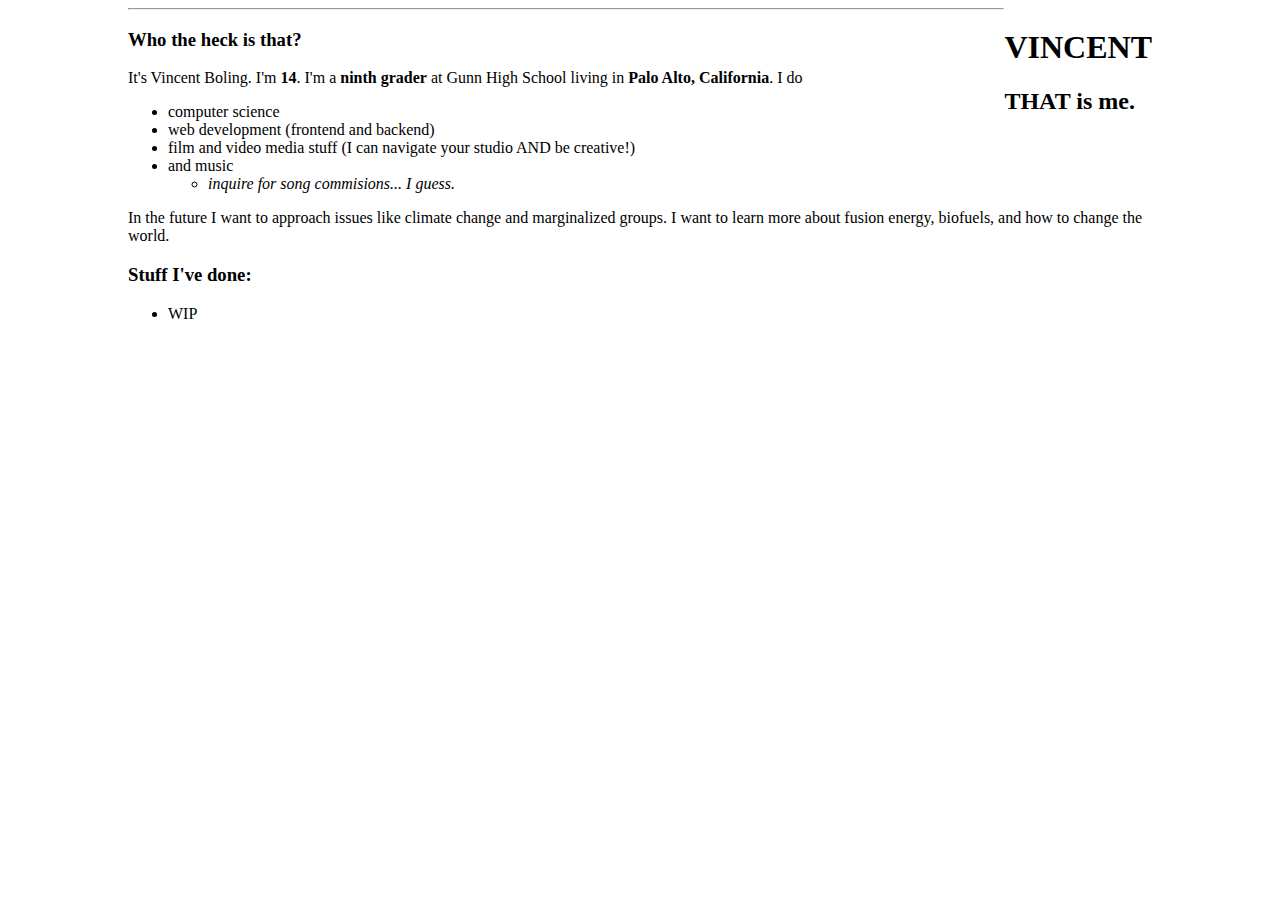
==== vincent.html @ de91fca9 "stylin and wildin also i just wanna pull" ====
<!DOCTYPE html lang="en">
<head>
    <title>VINCENT'S UNBEARABLY COOL PORTFOLIO WEBSITE</title>
    <meta charset="utf-8">
    <link href="style.css" rel="stylesheet">
</head>

<body>
    <div id="main-wrapper">
        <div id="header">
            <h1>VINCENT</h1>
            <h2>THAT is me.</h2>
        </div>
        <hr>
        <h3>Who the heck is that?</h3>
        <p>
            It's Vincent Boling. I'm <!-- TODO: updating age --> <b>14</b>. I'm a <b>ninth grader</b> at Gunn 
            High School living in <b>Palo Alto, California</b>. I do
        </p> 
        <ul>
            <li>computer science</li>
            <li>web development (frontend and backend)</li>
            <li>film and video media stuff (I can navigate your studio AND be creative!)</li>
            <li>and music</li>
            <ul><li><i>inquire for song commisions... I guess.</i></li></ul>
        </ul>
        <p>
            In the future I want to approach issues like climate change and marginalized groups. I want to
            learn more about fusion energy, biofuels, and how to change the world.
        </p>
        <h3>Stuff I've done:</h3>
        <ul>
            <li>WIP</li>
        </ul>
    </div>
</body>
---- style.css ----
body {
    margin: 0
}

#main-wrapper{
    width: 80%;
    margin-left: auto;
    margin-right: auto
}

#header {
    float: right
}
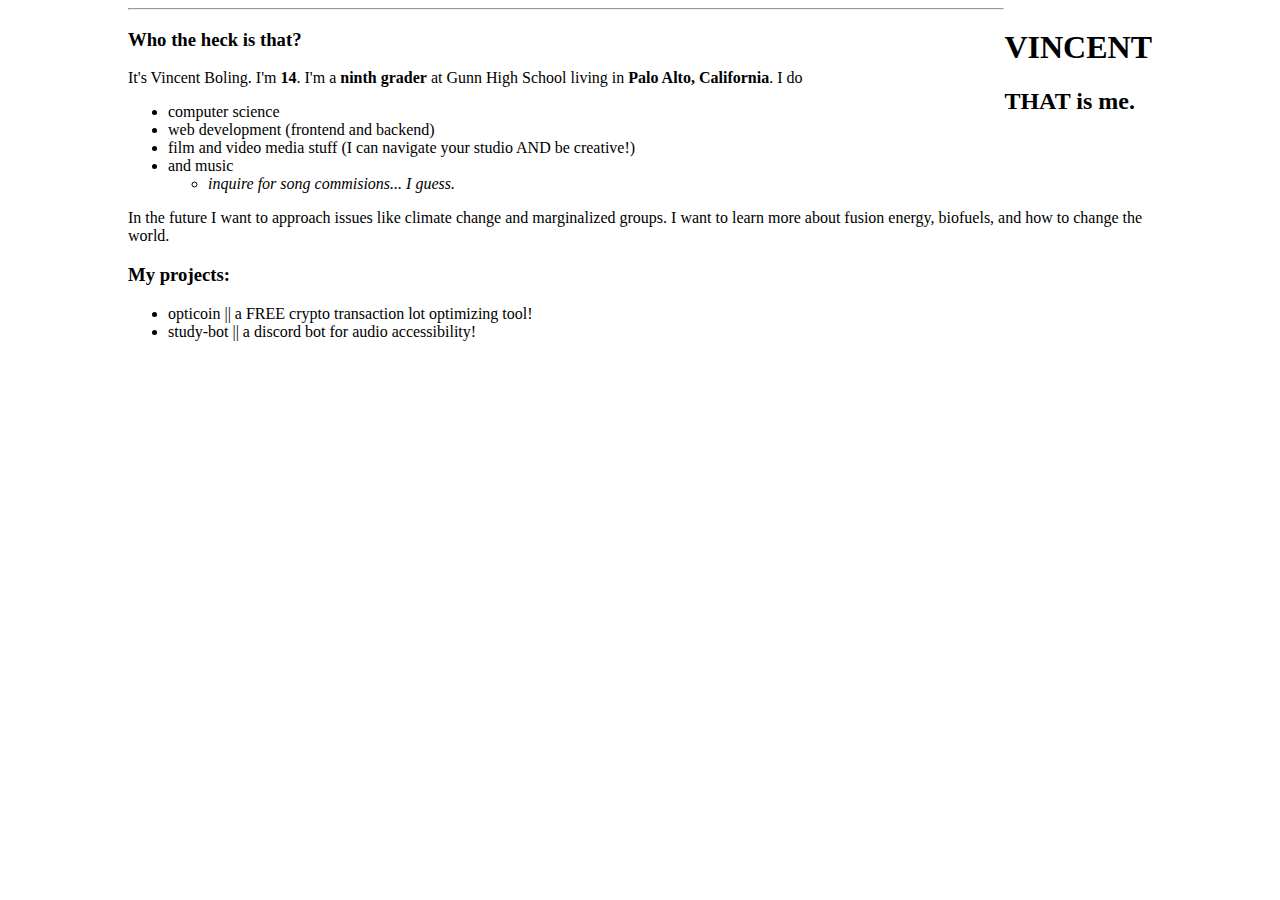
==== commit 67ba78b6: "Merge branch 'main' of https://github.com/freddyGiant/portfolio-site" ====
--- a/vincent.html
+++ b/vincent.html
@@ -28,9 +28,10 @@
             In the future I want to approach issues like climate change and marginalized groups. I want to
             learn more about fusion energy, biofuels, and how to change the world.
         </p>
-        <h3>Stuff I've done:</h3>
+        <h3>My projects:</h3>
         <ul>
-            <li>WIP</li>
+            <li>opticoin || a FREE crypto transaction lot optimizing tool!</li>
+            <li>study-bot || a discord bot for audio accessibility!</li>
         </ul>
     </div>
 </body>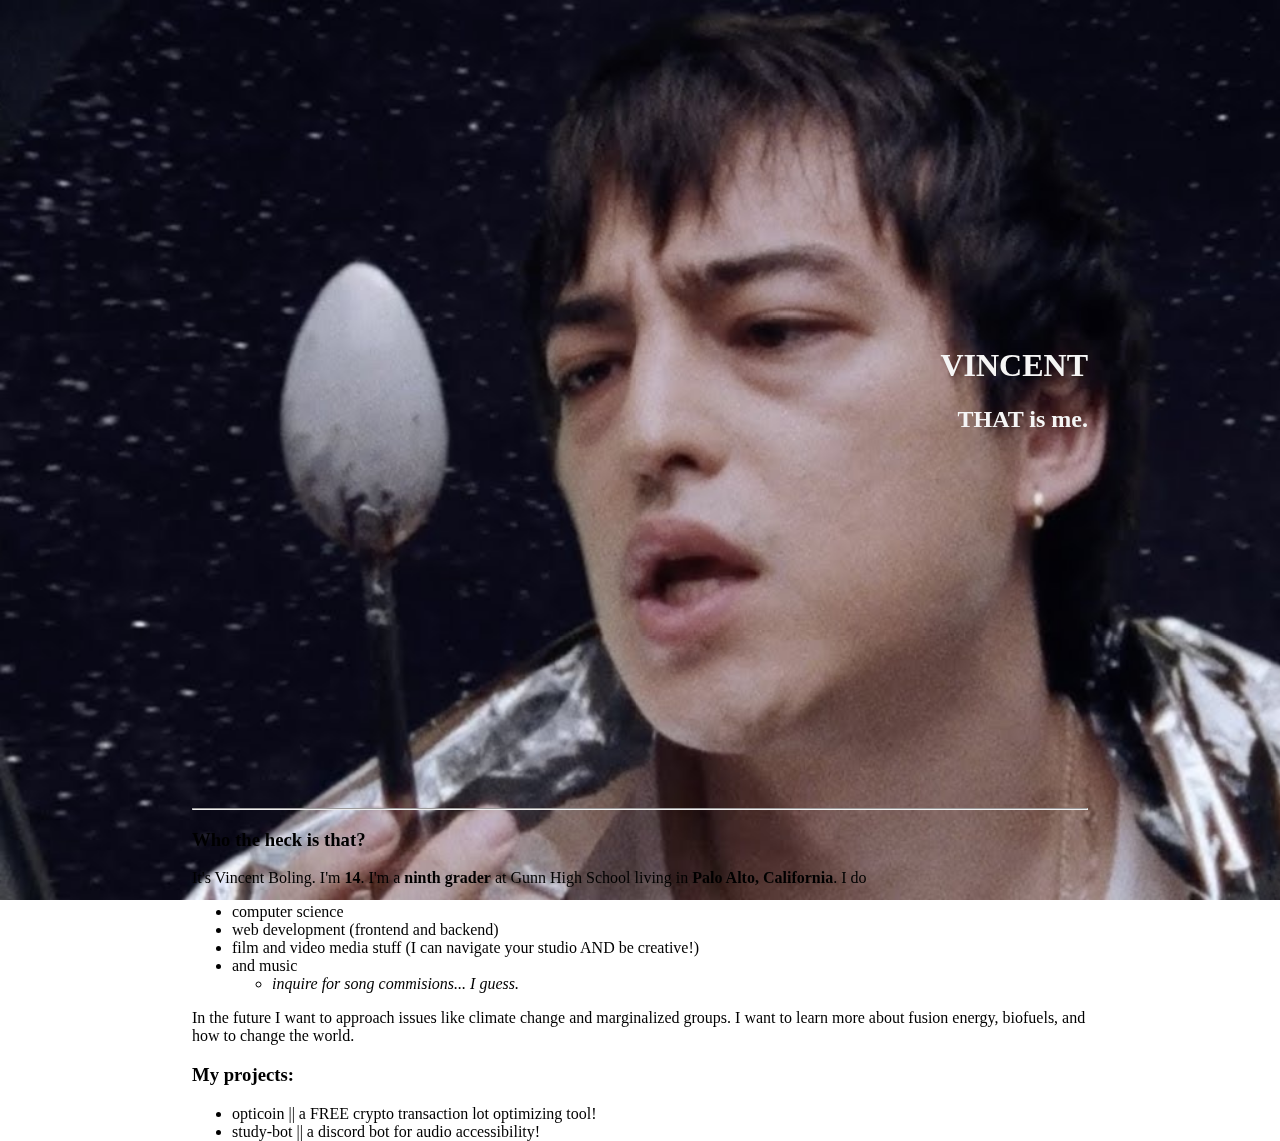
==== commit 84e79047: "i hate frontend so got damn much" ====
--- a/vincent.html
+++ b/vincent.html
@@ -3,19 +3,30 @@
     <title>VINCENT'S UNBEARABLY COOL PORTFOLIO WEBSITE</title>
     <meta charset="utf-8">
     <link href="style.css" rel="stylesheet">
+    <!-- <script src="https://ajax.googleapis.com/ajax/libs/jquery/3.5.1/jquery.min.js"></script>
+    <script>
+        document.documentElement.style.setProperty('--width', document.body.innerWidth() + 'px');
+        $('#age').text($('body').prop('innerWidth'));
+    </script> -->
 </head>
 
 <body>
-    <div id="main-wrapper">
-        <div id="header">
-            <h1>VINCENT</h1>
-            <h2>THAT is me.</h2>
+    <div id="header">
+        <img src="assets/vincent.jpg" alt="vincent">
+        <div class="center-width-wrapper vertical-center-outside" class="">
+            <div class="vertical-center-inside">
+                <h1>VINCENT</h1>
+                <h2>THAT is me.</h2>
+            </div>  
         </div>
+    </div>
+    <div class="center-width-wrapper">
         <hr>
         <h3>Who the heck is that?</h3>
         <p>
-            It's Vincent Boling. I'm <!-- TODO: updating age --> <b>14</b>. I'm a <b>ninth grader</b> at Gunn 
-            High School living in <b>Palo Alto, California</b>. I do
+            It's Vincent Boling. I'm <!-- TODO: updating age --><span id="age"><b>14</b></span>.
+            I'm a <b>ninth grader</b> at Gunn High School living in <b>Palo Alto, California</b>. 
+            I do
         </p> 
         <ul>
             <li>computer science</li>
@@ -25,8 +36,8 @@
             <ul><li><i>inquire for song commisions... I guess.</i></li></ul>
         </ul>
         <p>
-            In the future I want to approach issues like climate change and marginalized groups. I want to
-            learn more about fusion energy, biofuels, and how to change the world.
+            In the future I want to approach issues like climate change and marginalized groups.
+            I want to learn more about fusion energy, biofuels, and how to change the world.
         </p>
         <h3>My projects:</h3>
         <ul>
--- a/style.css
+++ b/style.css
@@ -1,13 +1,36 @@
-body {
-    margin: 0
+html, body {
+    margin: 0;
+    height: 100%;
+    z-index: 0;
 }
 
-#main-wrapper{
-    width: 80%;
-    margin-left: auto;
-    margin-right: auto
+img {
+    display: block;
+}
+
+.center-width-wrapper {
+    width: 70%;
+    margin-left: auto; margin-right: auto;
+}
+
+.vertical-center-outside {
+    display: table;
+    height: 100%;
+}
+
+.vertical-center-inside {
+    display: table-cell;
+    vertical-align: middle;
 }
 
 #header {
-    float: right
+    height: 800px;
+    color: whitesmoke;
+    text-align: right;
+}
+
+#header>img {
+    position: fixed;
+    z-index: -1;
+    height: 100%;
 }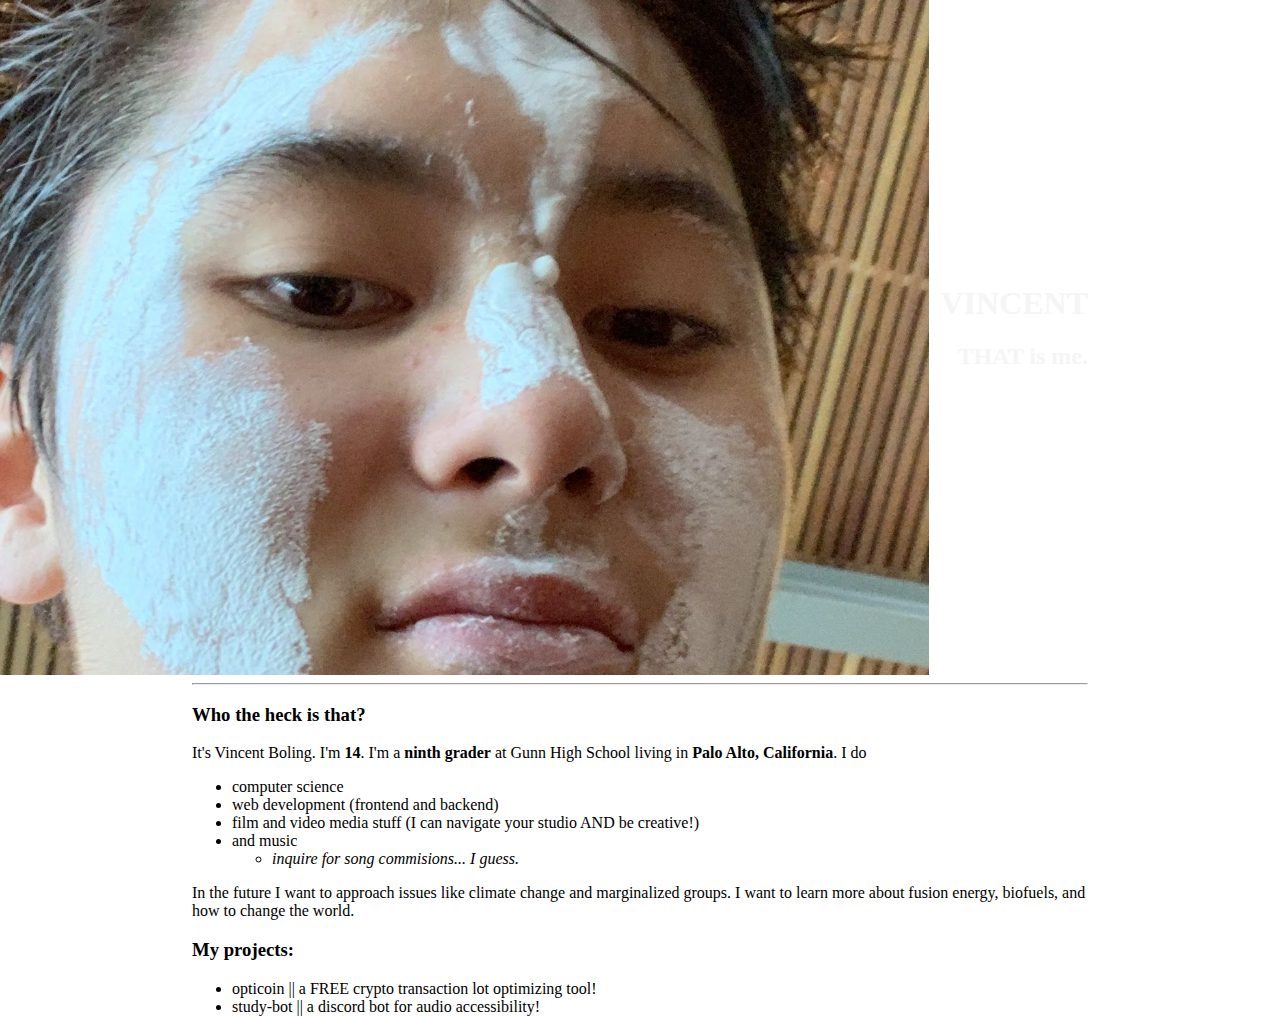
==== commit 6b1d1a6f: "ok now i just need to move the banner image" ====
--- a/vincent.html
+++ b/vincent.html
@@ -3,11 +3,6 @@
     <title>VINCENT'S UNBEARABLY COOL PORTFOLIO WEBSITE</title>
     <meta charset="utf-8">
     <link href="style.css" rel="stylesheet">
-    <!-- <script src="https://ajax.googleapis.com/ajax/libs/jquery/3.5.1/jquery.min.js"></script>
-    <script>
-        document.documentElement.style.setProperty('--width', document.body.innerWidth() + 'px');
-        $('#age').text($('body').prop('innerWidth'));
-    </script> -->
 </head>
 
 <body>
--- a/style.css
+++ b/style.css
@@ -1,7 +1,7 @@
 html, body {
     margin: 0;
     height: 100%;
-    z-index: 0;
+    z-index: 1;
 }
 
 img {
@@ -24,13 +24,22 @@
 }
 
 #header {
-    height: 800px;
+    position: relative;
+    height: 75%;
+    max-height: 800px;
     color: whitesmoke;
     text-align: right;
 }
 
+#header>div { 
+    position: relative; 
+    top: 0; left: 0;
+    z-index: 2
+}
+#header>div * { z-index: 2 }
+
 #header>img {
-    position: fixed;
+    position: absolute;
     z-index: -1;
     height: 100%;
 }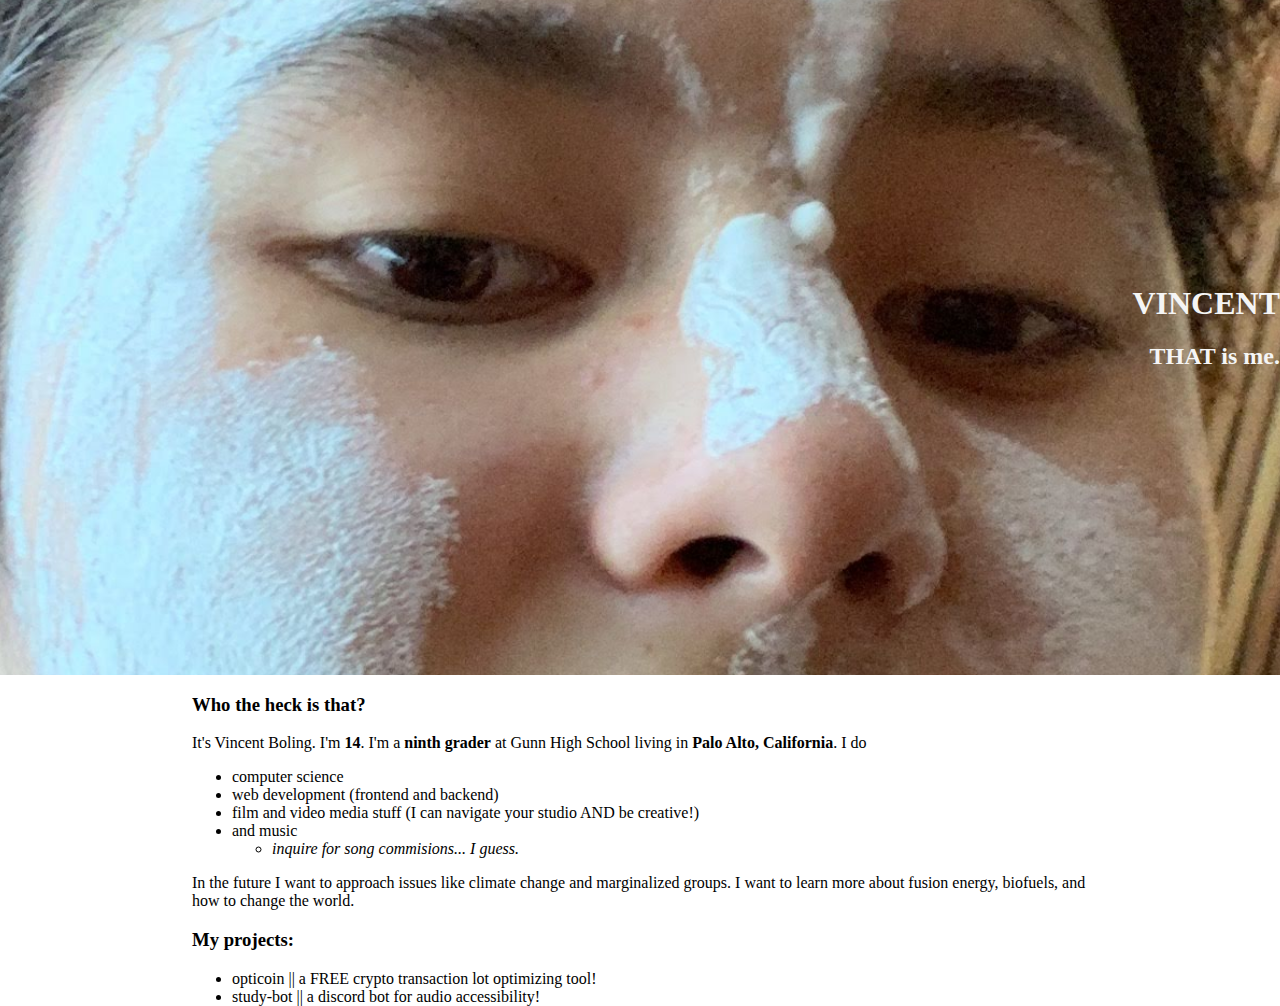
==== commit 36e32e4f: "got the banner working 100%" ====
--- a/vincent.html
+++ b/vincent.html
@@ -8,7 +8,7 @@
 <body>
     <div id="header">
         <img src="assets/vincent.jpg" alt="vincent">
-        <div class="center-width-wrapper vertical-center-outside" class="">
+        <div class="vertical-center-outside">
             <div class="vertical-center-inside">
                 <h1>VINCENT</h1>
                 <h2>THAT is me.</h2>
@@ -16,7 +16,6 @@
         </div>
     </div>
     <div class="center-width-wrapper">
-        <hr>
         <h3>Who the heck is that?</h3>
         <p>
             It's Vincent Boling. I'm <!-- TODO: updating age --><span id="age"><b>14</b></span>.
--- a/style.css
+++ b/style.css
@@ -27,19 +27,17 @@
     position: relative;
     height: 75%;
     max-height: 800px;
+}
+#header>div { 
+    position: relative;
     color: whitesmoke;
     text-align: right;
+    width: 100%;
 }
-
-#header>div { 
-    position: relative; 
-    top: 0; left: 0;
-    z-index: 2
-}
-#header>div * { z-index: 2 }
-
 #header>img {
     position: absolute;
-    z-index: -1;
+    left: -90px;
+    width: 120%;
     height: 100%;
+    object-fit: cover;
 }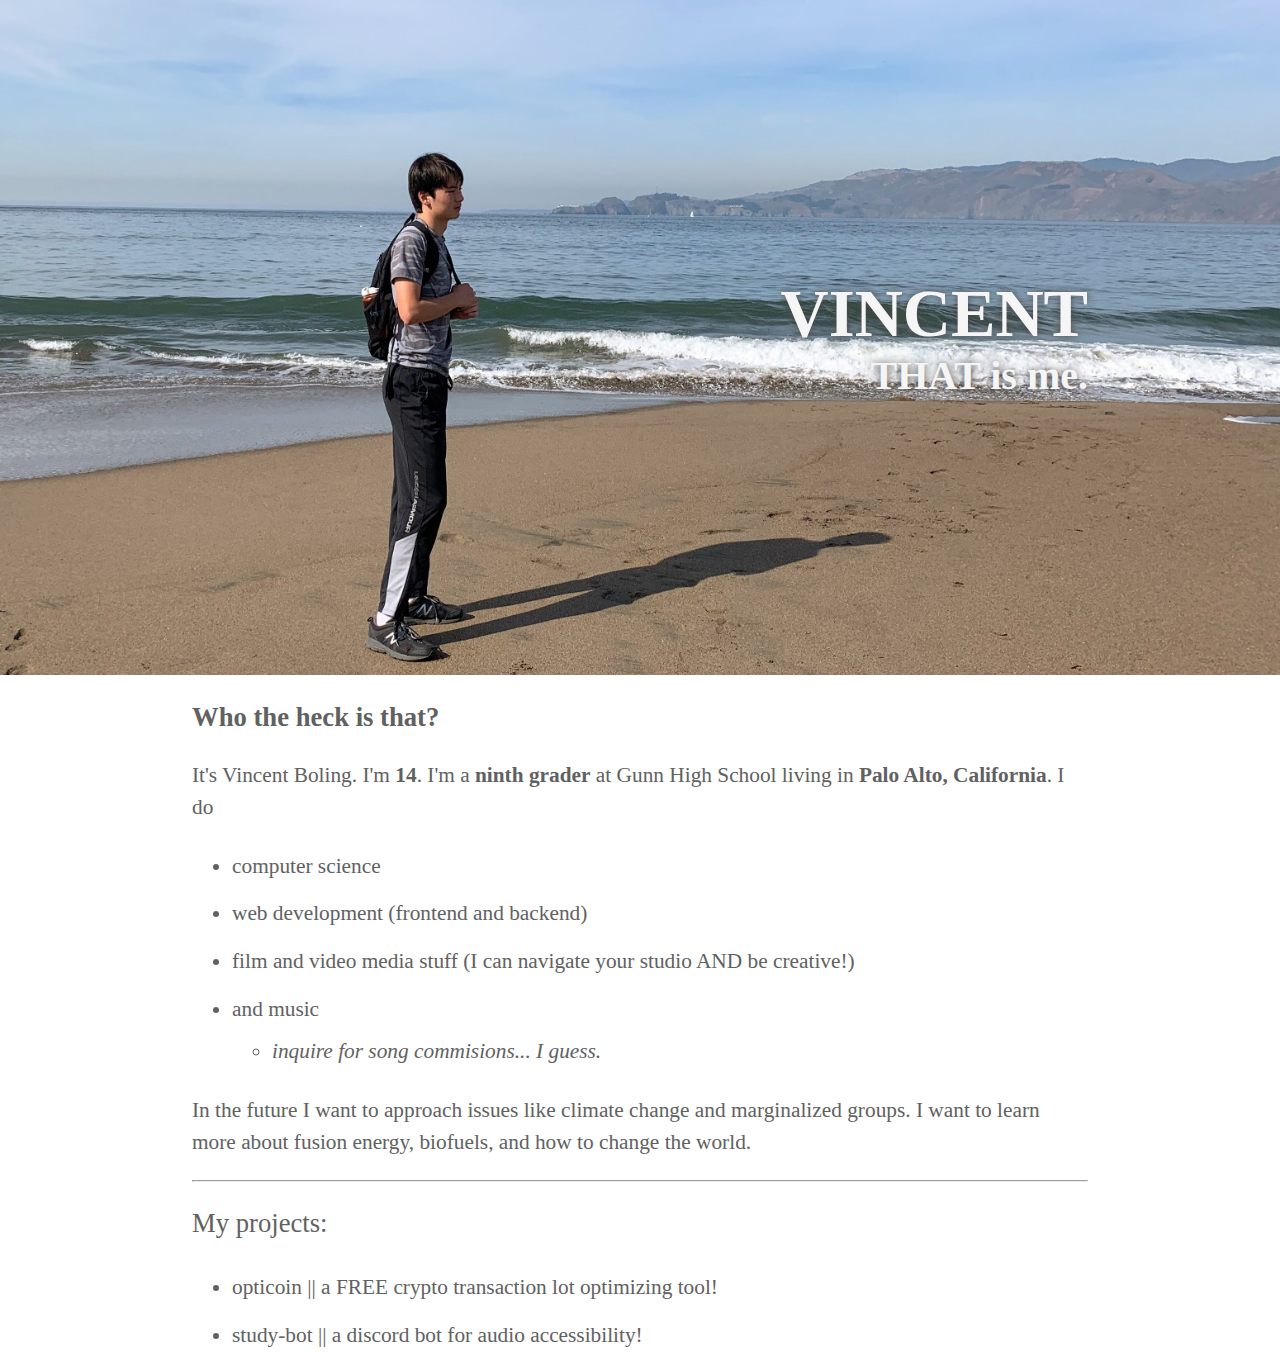
==== commit 287727ad: "got the site to a bearable state" ====
--- a/vincent.html
+++ b/vincent.html
@@ -6,16 +6,19 @@
 </head>
 
 <body>
-    <div id="header">
-        <img src="assets/vincent.jpg" alt="vincent">
-        <div class="vertical-center-outside">
+    <div id="header" class="vertical-center-outside" style="background-image: url(assets/vincent.jpg);">
+        <!-- <img src="assets/vincent.jpg" alt="vincent"> -->
+        <!-- <div class="vertical-center-outside"> -->
             <div class="vertical-center-inside">
-                <h1>VINCENT</h1>
-                <h2>THAT is me.</h2>
-            </div>  
-        </div>
+                <div class="center-width-wrapper">
+                    <h1>VINCENT</h1>
+                    <h2>THAT is me.</h2>
+                </div>
+            </div>
+        <!-- </div> -->
     </div>
     <div class="center-width-wrapper">
+        <!-- <hr> -->
         <h3>Who the heck is that?</h3>
         <p>
             It's Vincent Boling. I'm <!-- TODO: updating age --><span id="age"><b>14</b></span>.
@@ -33,7 +36,8 @@
             In the future I want to approach issues like climate change and marginalized groups.
             I want to learn more about fusion energy, biofuels, and how to change the world.
         </p>
-        <h3>My projects:</h3>
+        <hr>
+        <h3 style="font-weight: normal;">My projects:</h3>
         <ul>
             <li>opticoin || a FREE crypto transaction lot optimizing tool!</li>
             <li>study-bot || a discord bot for audio accessibility!</li>
--- a/style.css
+++ b/style.css
@@ -2,6 +2,35 @@
     margin: 0;
     height: 100%;
     z-index: 1;
+}
+
+* {
+    font-family: Georgia, 'Times New Roman', Times, serif;
+}
+h1 {
+    font-size: 50pt;
+}
+h2, h3, p, ul, li {
+    color: #616161;
+}
+h2 {
+    font-size: 30pt;
+}
+h3 {
+    font-size: 20pt;
+}
+p, ul, li {
+    font-size: 16pt;
+}
+p {
+    line-height: 150%;
+}
+li {
+    line-height: 200%;
+    margin-top: 5px;
+}
+ul>ul>li {
+    margin-top: 0;
 }
 
 img {
@@ -25,19 +54,17 @@
 
 #header {
     position: relative;
-    height: 75%;
-    max-height: 800px;
+    width: 100%; height: 75%; max-height: 800px;
+    text-align: right;
+    overflow: hidden;
+    background-size: cover;
+    background-position: center center;
 }
-#header>div { 
-    position: relative;
+#header h1, h2 {
+    margin: 0;
     color: whitesmoke;
-    text-align: right;
+    text-shadow: 0 0 9px #484848;
+}
+#header>div /* usually vertical-center-outside */ {
     width: 100%;
-}
-#header>img {
-    position: absolute;
-    left: -90px;
-    width: 120%;
-    height: 100%;
-    object-fit: cover;
 }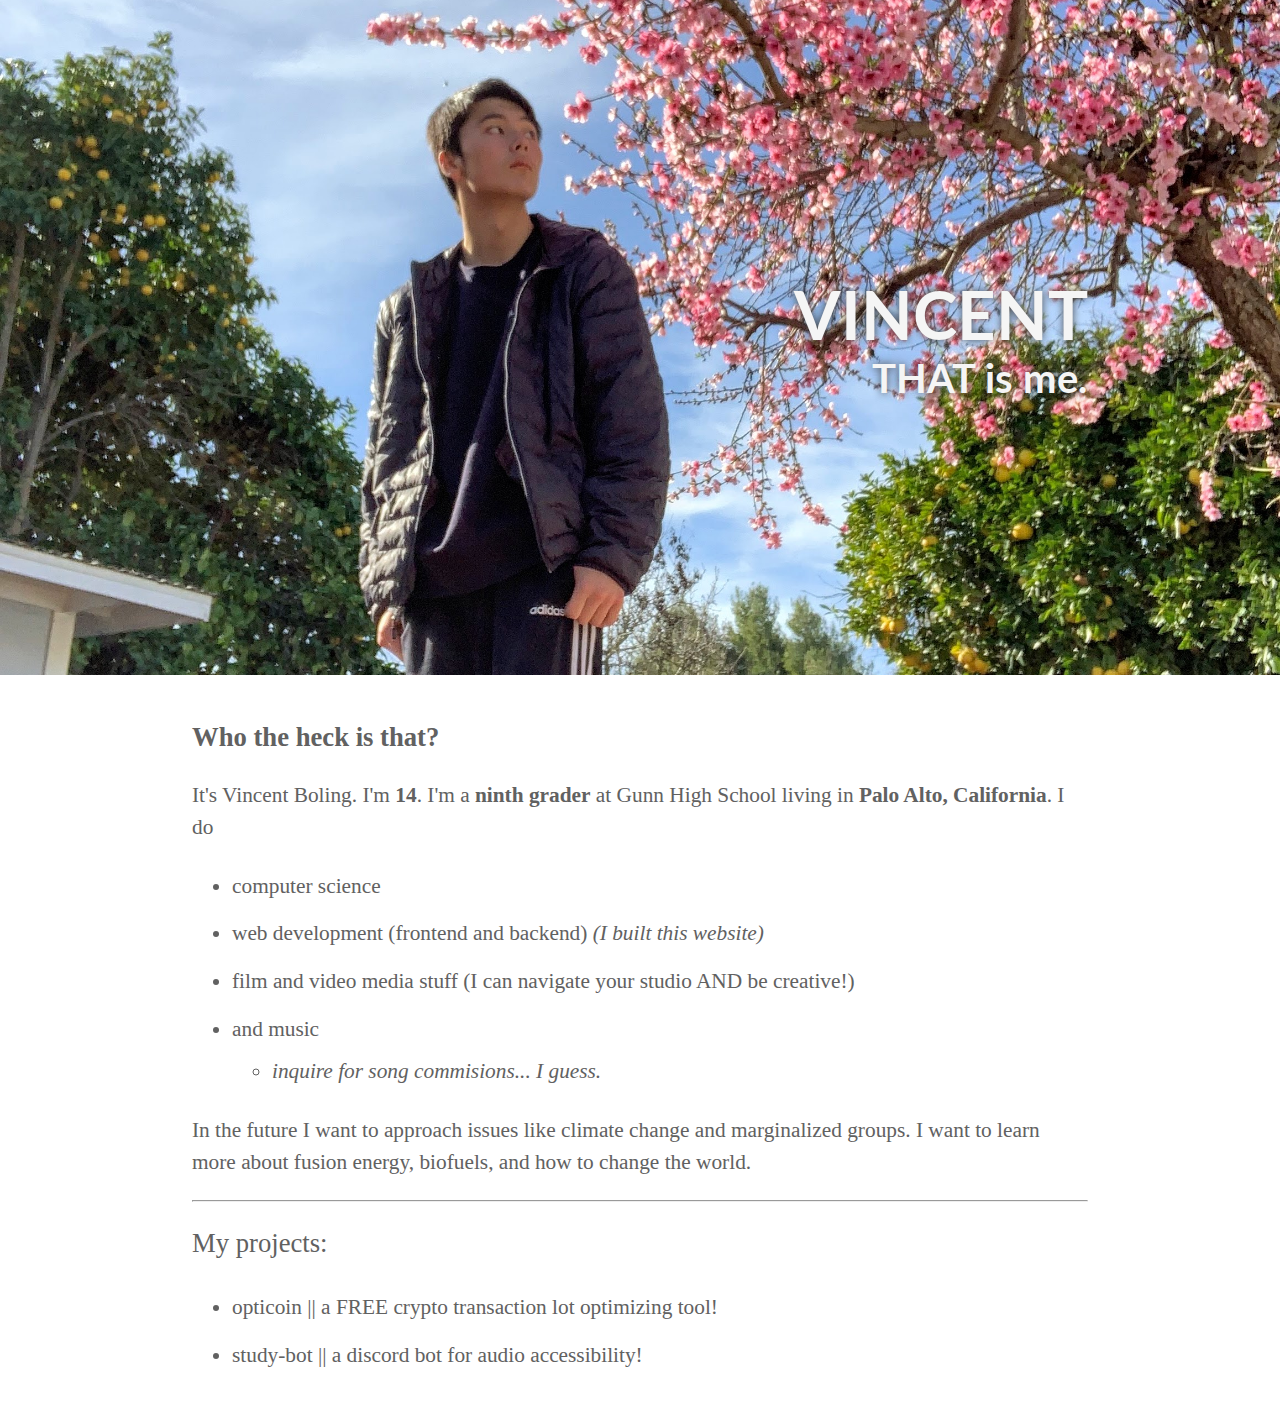
==== commit 9e1300b8: "literalmente jugando" ====
--- a/vincent.html
+++ b/vincent.html
@@ -1,7 +1,7 @@
 <!DOCTYPE html lang="en">
 <head>
     <title>VINCENT'S UNBEARABLY COOL PORTFOLIO WEBSITE</title>
-    <meta charset="utf-8">
+    <meta charset="utf-8" content="width=device-width, initial-scale=1" name="viewport">
     <link href="style.css" rel="stylesheet">
 </head>
 
@@ -27,7 +27,7 @@
         </p> 
         <ul>
             <li>computer science</li>
-            <li>web development (frontend and backend)</li>
+            <li>web development (frontend and backend) <i>(I built this website)</i></li>
             <li>film and video media stuff (I can navigate your studio AND be creative!)</li>
             <li>and music</li>
             <ul><li><i>inquire for song commisions... I guess.</i></li></ul>
--- a/style.css
+++ b/style.css
@@ -1,3 +1,5 @@
+@import url('https://fonts.googleapis.com/css2?family=Lato:wght@700&display=swap');
+
 html, body {
     margin: 0;
     height: 100%;
@@ -7,14 +9,17 @@
 * {
     font-family: Georgia, 'Times New Roman', Times, serif;
 }
+h1, h2 {
+    font-family: Lato, Helvetica, sans-serif;
+}
 h1 {
     font-size: 50pt;
 }
-h2, h3, p, ul, li {
-    color: #616161;
-}
 h2 {
     font-size: 30pt;
+}
+h3, p, ul, li {
+    color: #616161;
 }
 h3 {
     font-size: 20pt;
@@ -67,4 +72,28 @@
 }
 #header>div /* usually vertical-center-outside */ {
     width: 100%;
+}
+
+body>.center-width-wrapper /* main body text */ {
+    padding: 20px 0;
+}
+
+@media only screen and (max-width: 768px) {
+    .center-width-wrapper { 
+        width: 90%; 
+    }
+    h3 {
+        font-size: 24pt;
+    }
+    p {
+        line-height: 200%;
+    }
+}
+@media only screen and (max-width: 374px) {
+    h1 {
+        font-size: 27pt;
+    }
+    h2 {
+        font-size: 20pt;
+    }
 }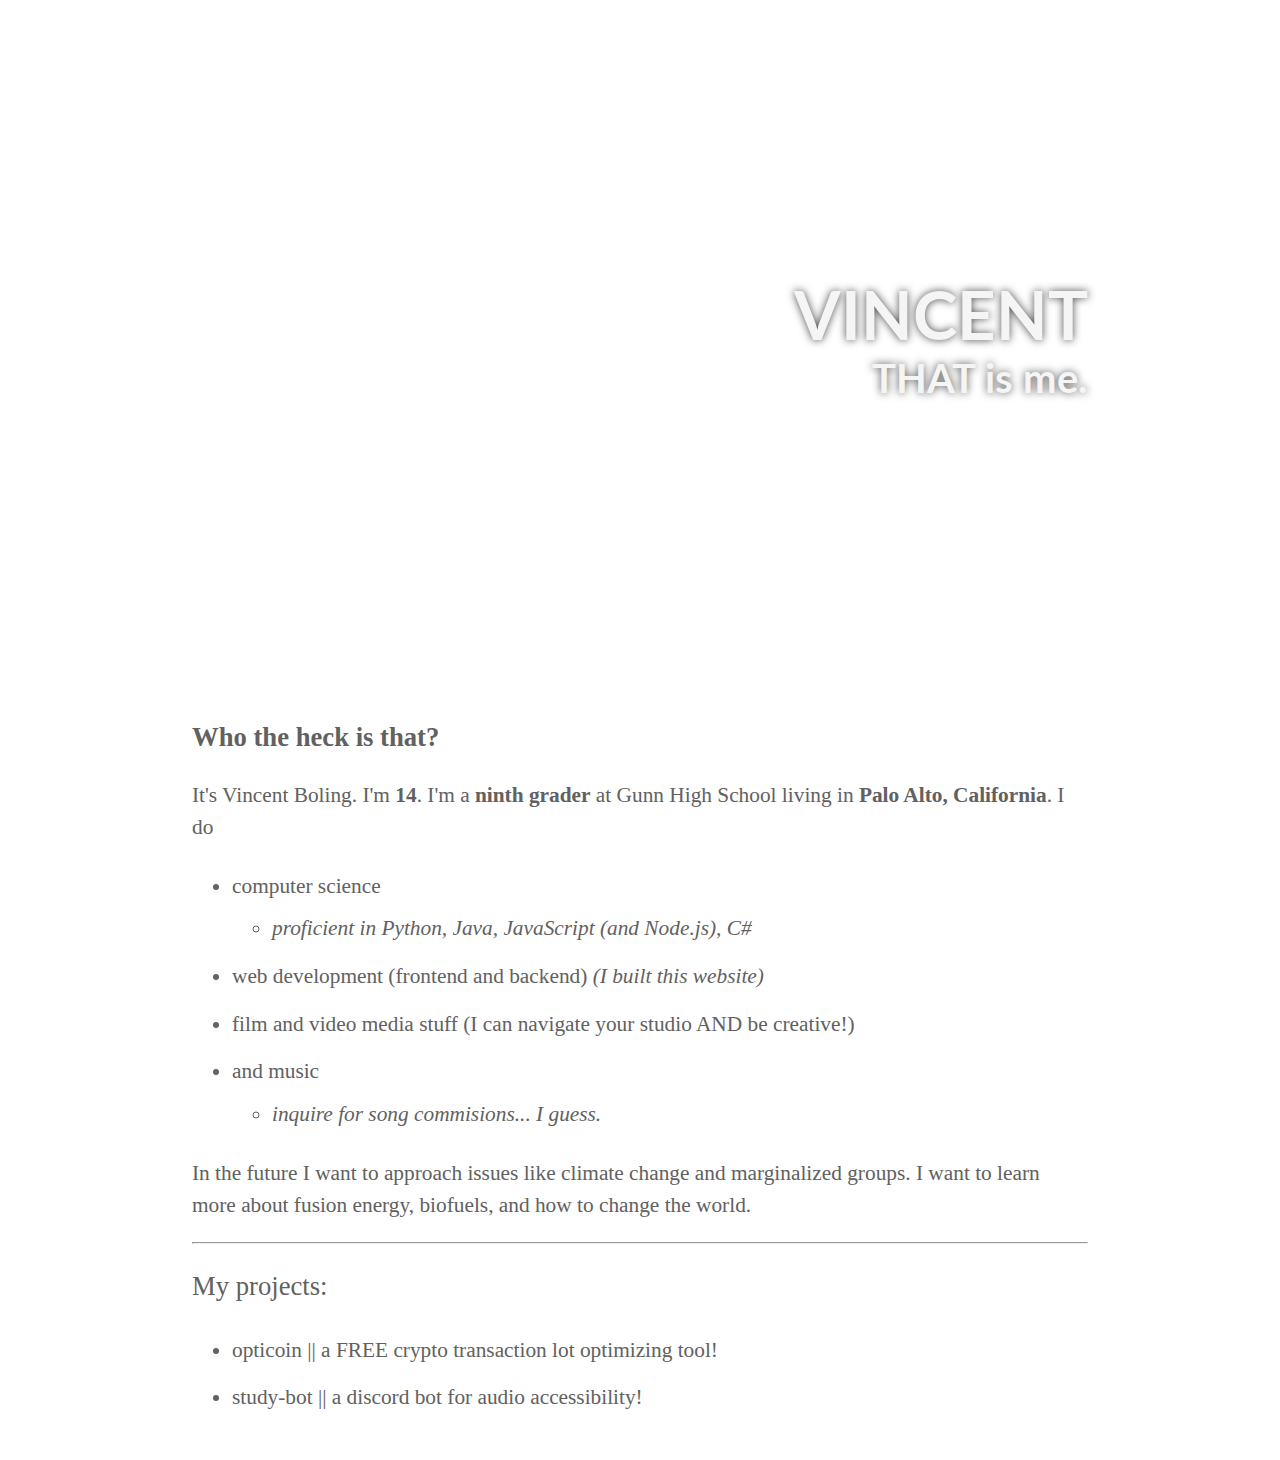
==== commit 27138164: "Add proficient languages" ====
--- a/vincent.html
+++ b/vincent.html
@@ -27,6 +27,7 @@
         </p> 
         <ul>
             <li>computer science</li>
+            <ul><li><i>proficient in Python, Java, JavaScript (and Node.js), C#</i></li></ul>
             <li>web development (frontend and backend) <i>(I built this website)</i></li>
             <li>film and video media stuff (I can navigate your studio AND be creative!)</li>
             <li>and music</li>
--- a/style.css
+++ b/style.css
@@ -1,4 +1,8 @@
 @import url('https://fonts.googleapis.com/css2?family=Lato:wght@700&display=swap');
+
+:root {
+    --pink: #ed85c5;
+}
 
 html, body {
     margin: 0;
@@ -37,6 +41,12 @@
 ul>ul>li {
     margin-top: 0;
 }
+a {
+    text-decoration-color: var(--pink);
+}
+a:hover {
+    color: var(--pink);
+}
 
 img {
     display: block;
@@ -57,6 +67,10 @@
     vertical-align: middle;
 }
 
+.big-bullet::marker {
+    font-size: 32pt;
+}
+
 #header {
     position: relative;
     width: 100%; height: 75%; max-height: 800px;
@@ -74,16 +88,46 @@
     width: 100%;
 }
 
-body>.center-width-wrapper /* main body text */ {
+body>.center-width-wrapper /* main body */ {
     padding: 20px 0;
+}
+body>.center-width-wrapper>div:nth-of-type(1) /* main body text */ {
+    float: left;
+    width: 70%;
+}
+body>.center-width-wrapper>div:nth-of-type(2) /* main body links */ {
+    float: right;
+    width: 25%;
+}
+body>.center-width-wrapper>div:nth-of-type(2) ul /* link column */ {
+    padding-left: 15px;
+    list-style-type: none;
 }
 
 @media only screen and (max-width: 768px) {
+    .big-bullet::marker {
+        font-size: 32pt;
+    }
+
     .center-width-wrapper { 
         width: 90%; 
     }
+    body>.center-width-wrapper>div:nth-of-type(1) /* main body text */ {
+        float: none;
+        width: 100%;
+    }
+    body>.center-width-wrapper>div:nth-of-type(2) /* main body links */ {
+        float: none;
+        width: 100%;
+    }
+    body>.center-width-wrapper>div:nth-of-type(2) ul /* link column */ {
+        padding-left: 30px;
+        list-style-type: none;
+    }
+    
     h3 {
-        font-size: 24pt;
+        font-size: 20pt;
+        margin-top: 0;
     }
     p {
         line-height: 200%;
@@ -96,4 +140,4 @@
     h2 {
         font-size: 20pt;
     }
-}+}
